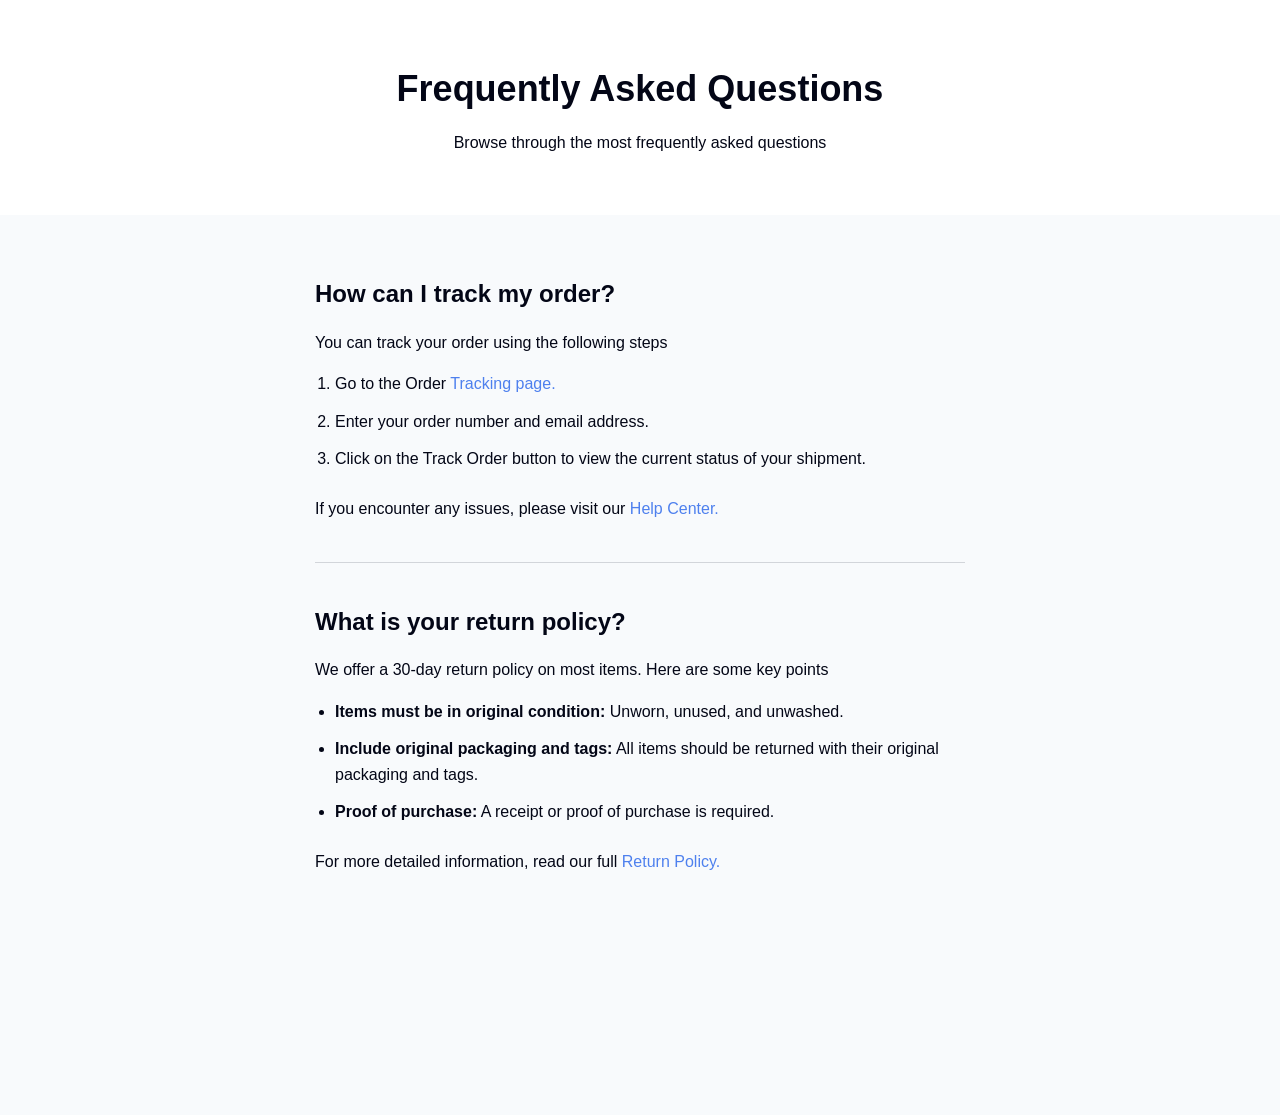
==== index.html @ 89afab01 "Add files via upload" ====
<!DOCTYPE html>
<html lang="en">
<head>
    <meta charset="UTF-8">
    <meta name="viewport" content="width=device-width, initial-scale=1.0">
    <title>Frequently Asked Questions</title>
    <link rel="stylesheet" href="style.css"

</head>
<body>
    <header>
        <h1>Frequently Asked Questions</h1>
        <p>Browse through the most frequently asked questions</p>
    </header>

    <main>
        <section>
            <h2>How can I track my order?</h2>
            <p>You can track your order using the following steps</p>
            <ol>
                <li>Go to the Order <a href="#" >Tracking page.</a></li>
                <li>Enter your order number and email address.</li>
                <li>Click on the Track Order button to view the current status of your shipment.</li>
            </ol>
            <p>If you encounter any issues, please visit our <a href="#">Help Center.</a></p>
        </section>

        <hr>

        <section>
        <h2>What is your return policy?</h2>
        <p>We offer a 30-day return policy on most items. Here are some key points</p>
        <ul>
            <li><strong>Items must be in original condition:</strong> Unworn, unused, and unwashed.</li>
            <li><Strong>Include original packaging and tags:</Strong> All items should be returned with their original packaging and tags. </li>
            <li><Strong>Proof of purchase:</Strong> A receipt or proof of purchase is required.</li>
            
        </ul>

        <p>For more detailed information, read our full <a href="#">Return Policy.</a></p>
    </section>

    </main>

    

    
    
    
</body>
</html>
---- style.css ----
@import url('https://fonts.google.com/specimen/Inter');
*{
    box-sizing: border-box;
    margin: 0;
    padding : 0;
}

body{
    font-family: 'Inter', sans-serif;
    background-color: #FFFFFF;
    color:#030616;
    line-height: 1.6;
}
header{
    text-align: center;
    padding:60px 200px ;
    background-color: #FFFFFF;
}
Header h1 {
    font-size: 2.25rem;
    font-weight: 600;
    margin-bottom: 12px;
}
Header p {
    font-size: 1rem;
    font-weight:400 ;
}
main {
    background-color:#F8FAFC ;
    padding: 60px 20px;
    min-height: 100vh;
}
section {
    max-width: 650px;
    margin: 0 auto;
}
section h2 {
    font-size: 1.5rem;
    font-weight: 600;
    margin-bottom: 16px;
}
section p{
   font-size: 1rem;
   font-weight: 400;
   margin-bottom: 16px;
}
section ol, section ul{
    padding-left: 20px;
    margin-bottom: 24px;
}
section li{
    font-size: 1rem;
    font-weight: 400;
    margin-bottom: 12px;
}
section a{
    color: #4E80EE;
    text-decoration: none;     /* Menghapus garis bawah bawaan pada link */
}
section a:hover{
    text-decoration: underline;
}
hr {
    border: 0;
    height: 1px;
    background-color: #D2D5DA;  /* Abu-abu pembatas sesuai design system */
    max-width: 650px;
    margin: 40px auto;          /* Jarak 40px di atas dan bawah garis */
}
@media (max-width: 768px) /*hanya akan aktif jika website Anda dibuka di perangkat yang layarnya lebih kecil dari 768*/
{
    header {
        padding: 40px 16px;     /* Mengurangi jarak atas-bawah di layar kecil */
    }

    header h1 {
        font-size: 1.75rem;     /* Mengecilkan judul utama di HP agar tidak terlalu besar */
    }

    main {
        padding: 40px 16px;     /* Mengurangi ruang kosong di kanan-kiri layar HP */
    }

    section h2 {
        font-size: 1.25rem;     /* Mengecilkan judul pertanyaan di layar HP */
    }
}
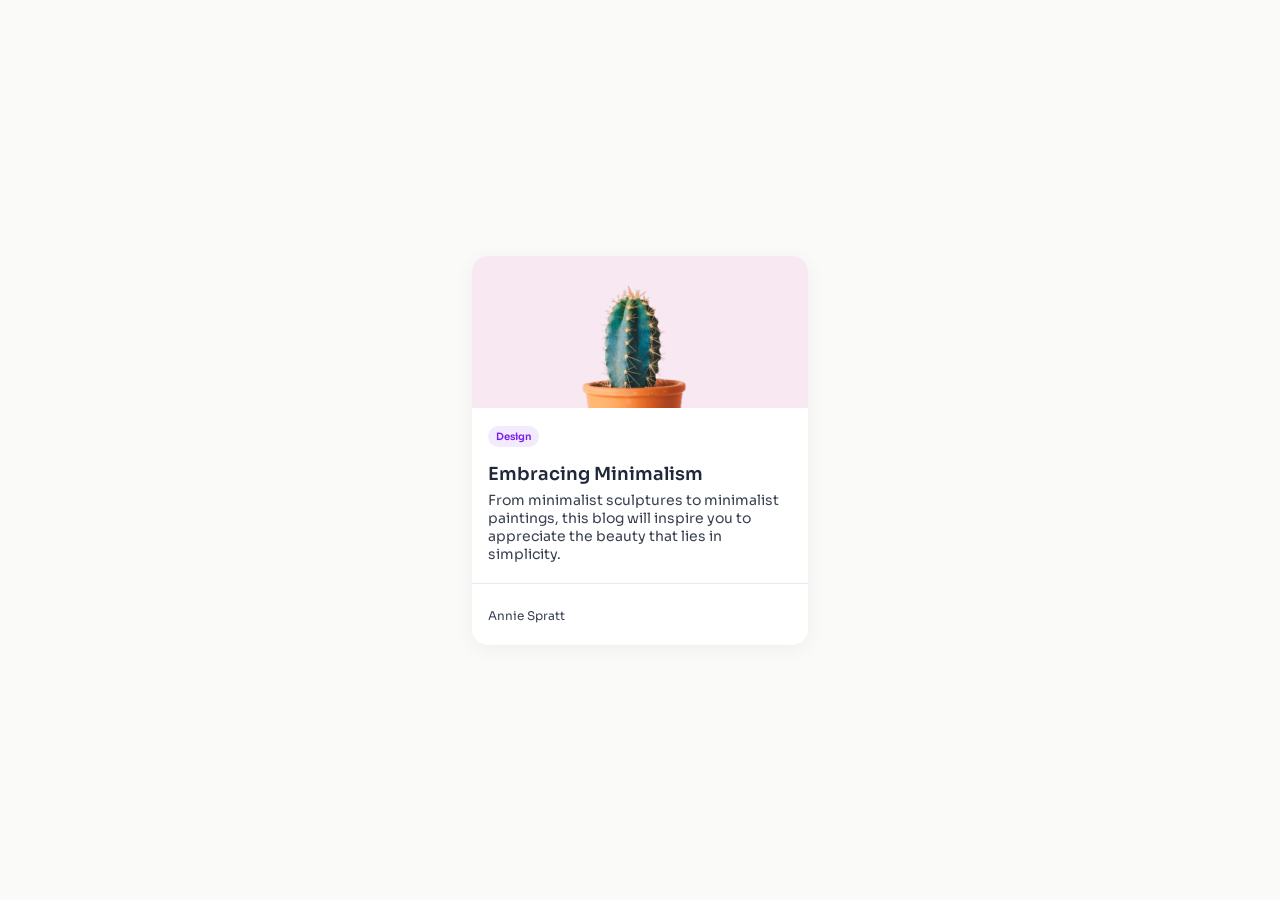
==== commit 9c9a578c: "Add files via upload" ====
--- a/index.html
+++ b/index.html
@@ -3,49 +3,26 @@
 <head>
     <meta charset="UTF-8">
     <meta name="viewport" content="width=device-width, initial-scale=1.0">
-    <title>Frequently Asked Questions</title>
-    <link rel="stylesheet" href="style.css"
-
+    <title>Minimalist Blog Card</title>
+    <link rel="stylesheet" href="style.css">
 </head>
 <body>
-    <header>
-        <h1>Frequently Asked Questions</h1>
-        <p>Browse through the most frequently asked questions</p>
-    </header>
+    <article class="blog-card">
+        <div class="card-image">
+            <img src="resources/Cactus.jpg" alt="Cactus Minimalist">
+        </div>
 
-    <main>
-        <section>
-            <h2>How can I track my order?</h2>
-            <p>You can track your order using the following steps</p>
-            <ol>
-                <li>Go to the Order <a href="#" >Tracking page.</a></li>
-                <li>Enter your order number and email address.</li>
-                <li>Click on the Track Order button to view the current status of your shipment.</li>
-            </ol>
-            <p>If you encounter any issues, please visit our <a href="#">Help Center.</a></p>
-        </section>
+        <div class="card-content">
+            <span class="category-tag">Design</span>
 
-        <hr>
+            <h3>Embracing Minimalism</h3>
+            <p>From minimalist sculptures to minimalist paintings, this blog will inspire you to appreciate the beauty that lies in simplicity.</p>
 
-        <section>
-        <h2>What is your return policy?</h2>
-        <p>We offer a 30-day return policy on most items. Here are some key points</p>
-        <ul>
-            <li><strong>Items must be in original condition:</strong> Unworn, unused, and unwashed.</li>
-            <li><Strong>Include original packaging and tags:</Strong> All items should be returned with their original packaging and tags. </li>
-            <li><Strong>Proof of purchase:</Strong> A receipt or proof of purchase is required.</li>
-            
-        </ul>
-
-        <p>For more detailed information, read our full <a href="#">Return Policy.</a></p>
-    </section>
-
-    </main>
-
-    
-
-    
-    
-    
+            <hr>
+            <footer class="card-footer">
+                <span class="author-name">Annie Spratt</span>
+            </footer>
+        </div>
+    </article>
 </body>
 </html>
--- a/style.css
+++ b/style.css
@@ -1,87 +1,83 @@
-@import url('https://fonts.google.com/specimen/Inter');
-*{
+@import url('https://fonts.googleapis.com/css2?family=Sora:wght@400;600&display=swap');
+
+* {
     box-sizing: border-box;
     margin: 0;
-    padding : 0;
+    padding: 0;
 }
 
-body{
-    font-family: 'Inter', sans-serif;
-    background-color: #FFFFFF;
-    color:#030616;
-    line-height: 1.6;
+body {
+    font-family: 'Sora', sans-serif;
+    background-color: #FAFAF9;
+    min-height: 100vh;
+    display: flex;
+    justify-content: center;
+    align-items: center;
+    padding: 20px;
 }
-header{
-    text-align: center;
-    padding:60px 200px ;
-    background-color: #FFFFFF;
+
+/* 1. KOREKSI: Tambah '#' pada FFFFFF agar kotak putihnya muncul */
+.blog-card {
+    background-color: #FFFFFF; 
+    width: 336px;
+    border-radius: 16px;
+    box-shadow: 0 4px 20px rgba(0, 0, 0, 0.05);
+    overflow: hidden;
 }
-Header h1 {
-    font-size: 2.25rem;
+
+/* 2. KOREKSI: Memastikan target selector ke tag img sudah tepat */
+.card-image img {
+    width: 100%;
+    height: 152px;
+    object-fit: cover; /* Ini yang memotong gambar agar TIDAK GEPENG */
+    display: block;
+}
+
+.card-content {
+    padding: 16px; 
+}
+
+/* 3. KOREKSI: Menambahkan warna ungu teks (#7C19EE) yang sempat hilang */
+.category-tag {
+    display: inline-block;
+    background-color: #F2EAFD;
+    color: #7C19EE; 
+    font-size: 0.625rem;
     font-weight: 600;
-    margin-bottom: 12px;
-}
-Header p {
-    font-size: 1rem;
-    font-weight:400 ;
-}
-main {
-    background-color:#F8FAFC ;
-    padding: 60px 20px;
-    min-height: 100vh;
-}
-section {
-    max-width: 650px;
-    margin: 0 auto;
-}
-section h2 {
-    font-size: 1.5rem;
-    font-weight: 600;
+    padding: 4px 8px;
+    border-radius: 100px;
     margin-bottom: 16px;
 }
-section p{
-   font-size: 1rem;
-   font-weight: 400;
-   margin-bottom: 16px;
+
+.card-content h3 {
+    font-weight: 600;
+    color: #20293A;
+    margin-bottom: 6px; /* Gunakan margin-bottom, bukan padding agar konsisten */
+    font-size: 1.125rem;
 }
-section ol, section ul{
-    padding-left: 20px;
-    margin-bottom: 24px;
+
+.card-content p {
+    font-weight: 400;
+    font-size: 0.875rem;
+    color: #394150;
+    margin-bottom: 20px;
 }
-section li{
-    font-size: 1rem;
-    font-weight: 400;
-    margin-bottom: 12px;
-}
-section a{
-    color: #4E80EE;
-    text-decoration: none;     /* Menghapus garis bawah bawaan pada link */
-}
-section a:hover{
-    text-decoration: underline;
-}
-hr {
+
+/* 4. KOREKSI: Memasukkan kembali trik <hr> yang terlewat agar garisnya memotong penuh */
+.card-content hr {
     border: 0;
     height: 1px;
-    background-color: #D2D5DA;  /* Abu-abu pembatas sesuai design system */
-    max-width: 650px;
-    margin: 40px auto;          /* Jarak 40px di atas dan bawah garis */
+    background-color: #E5EAF0;
+    margin: 0 -16px 20px -16px; 
 }
-@media (max-width: 768px) /*hanya akan aktif jika website Anda dibuka di perangkat yang layarnya lebih kecil dari 768*/
-{
-    header {
-        padding: 40px 16px;     /* Mengurangi jarak atas-bawah di layar kecil */
-    }
 
-    header h1 {
-        font-size: 1.75rem;     /* Mengecilkan judul utama di HP agar tidak terlalu besar */
-    }
+.card-footer {
+    padding-top: 0;
+    padding-bottom: 4px;
+}
 
-    main {
-        padding: 40px 16px;     /* Mengurangi ruang kosong di kanan-kiri layar HP */
-    }
-
-    section h2 {
-        font-size: 1.25rem;     /* Mengecilkan judul pertanyaan di layar HP */
-    }
+.author-name {
+    font-size: 0.75rem;
+    font-weight: 400;
+    color: #394150;
 }
